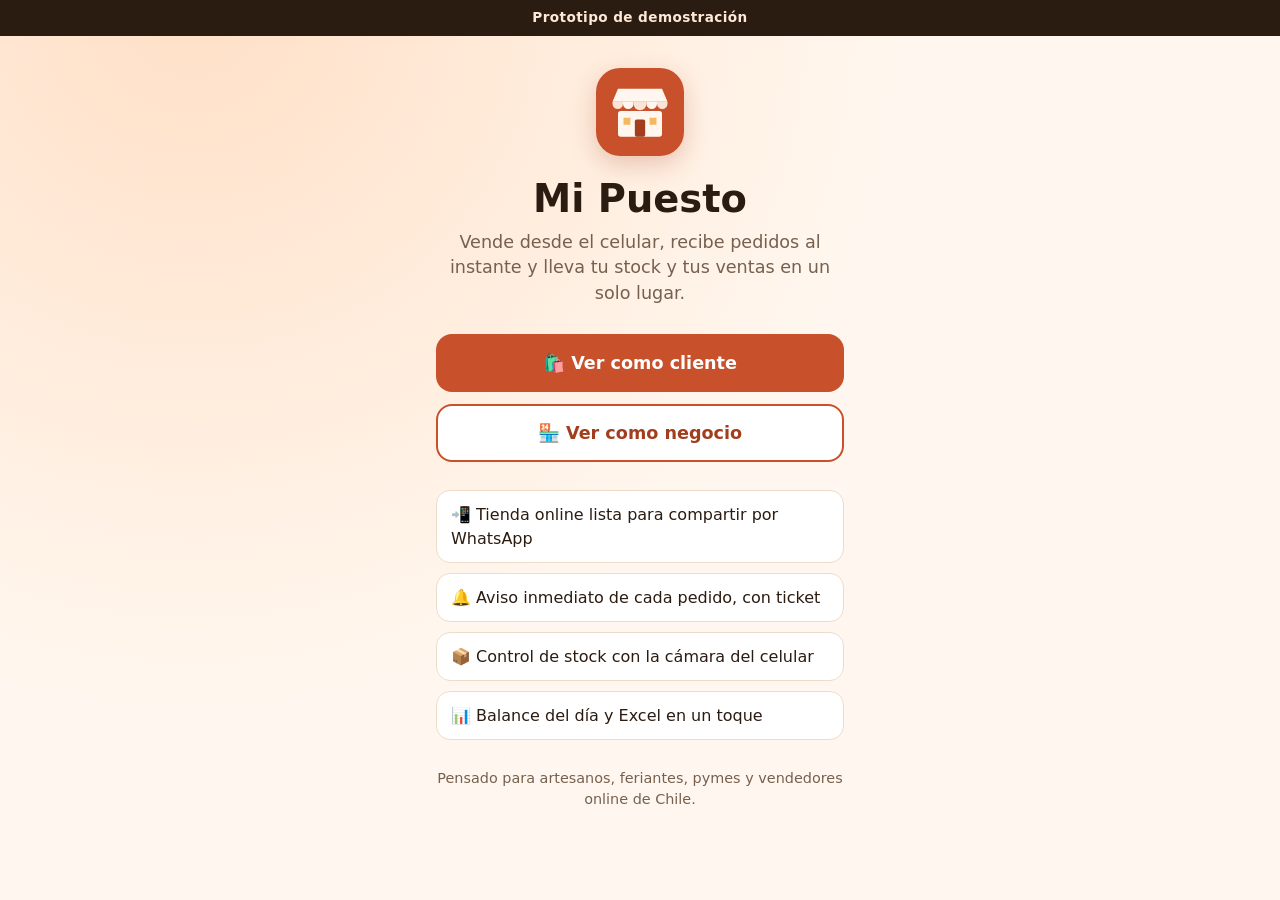
==== index.html @ a602cc3c "Prototipo Mi Puesto: maqueta PWA de ventas para pymes Co-Authored-By: Claude Opus 5.5 <noreply@anthr" ====
<!doctype html>
<html lang="es-CL">
<head>
  <meta charset="utf-8">
  <meta name="viewport" content="width=device-width, initial-scale=1, viewport-fit=cover">
  <title>Mi Puesto · Ventas para pymes</title>
  <meta name="description" content="Prototipo de app de ventas para microempresas chilenas: tienda online, pedidos, stock y balance desde el celular.">
  <meta name="theme-color" content="#C8502A">
  <link rel="manifest" href="manifest.json">
  <link rel="icon" href="icons/icon.svg" type="image/svg+xml">
  <link rel="apple-touch-icon" href="icons/icon.svg">
  <link rel="stylesheet" href="styles.css">
</head>
<body data-page="portada" class="portada">
  <div class="banner-demo">Prototipo de demostración</div>
  <main class="portada-main">
    <div class="logo"><img src="icons/icon.svg" alt="" width="88" height="88"></div>
    <h1>Mi Puesto</h1>
    <p class="lead">Vende desde el celular, recibe pedidos al instante y lleva tu stock y tus ventas en un solo lugar.</p>
    <div class="portada-botones">
      <a class="btn btn-primario btn-grande" href="cliente.html">🛍️ Ver como cliente</a>
      <a class="btn btn-secundario btn-grande" href="negocio.html">🏪 Ver como negocio</a>
    </div>
    <ul class="beneficios">
      <li>📲 Tienda online lista para compartir por WhatsApp</li>
      <li>🔔 Aviso inmediato de cada pedido, con ticket</li>
      <li>📦 Control de stock con la cámara del celular</li>
      <li>📊 Balance del día y Excel en un toque</li>
    </ul>
    <p class="pie">Pensado para artesanos, feriantes, pymes y vendedores online de Chile.</p>
    <button id="btn-instalar" class="btn btn-texto" type="button" hidden>⬇️ Instalar en este celular</button>
  </main>
  <script src="app.js"></script>
</body>
</html>
---- styles.css ----
:root {
  --bg: #FFF7EF;
  --superficie: #FFFFFF;
  --superficie-2: #FBEEE2;
  --texto: #2B1C12;
  --texto-suave: #76604F;
  --borde: #EEDCCB;
  --acento: #C8502A;
  --acento-oscuro: #A23E1E;
  --acento-suave: #FBE3D6;
  --ok: #2E7D4F;
  --ok-suave: #DFF2E6;
  --aviso: #B7791F;
  --aviso-texto: #8A5A0B;
  --aviso-suave: #FDF0D5;
  --error: #B42318;
  --error-suave: #FDE4E1;
  --info: #2F5E9E;
  --info-suave: #E2ECFA;
  --wsp: #1FA855;
  --radio: 16px;
  --sombra: 0 2px 10px rgba(80, 40, 10, .08);
  --nav-alto: 68px;
  color-scheme: light;
  font-family: system-ui, -apple-system, "Segoe UI", Roboto, "Helvetica Neue", Arial, sans-serif;
}

* { box-sizing: border-box; }
html { -webkit-text-size-adjust: 100%; }
body {
  margin: 0;
  background: var(--bg);
  color: var(--texto);
  font-size: 16px;
  line-height: 1.45;
  -webkit-tap-highlight-color: transparent;
}
body.sin-scroll { overflow: hidden; }
h1, h2, h3 { line-height: 1.2; margin: 0 0 .6em; }
h2 { font-size: 1.35rem; }
h3 { font-size: 1.05rem; margin-top: 1.3em; }
a { color: var(--acento-oscuro); }
button, input, select, textarea { font: inherit; color: inherit; }
[hidden] { display: none !important; }
:focus-visible { outline: 3px solid var(--acento); outline-offset: 2px; }

.contenedor { max-width: 960px; margin: 0 auto; padding: 16px 16px 120px; }
.contenedor.con-nav { padding-bottom: calc(var(--nav-alto) + 48px + env(safe-area-inset-bottom)); }
.nota { color: var(--texto-suave); font-size: .88rem; }
.centro { text-align: center; }
.vacio { text-align: center; color: var(--texto-suave); padding: 20px 8px; margin: 0; }
.der { text-align: right; white-space: nowrap; }

.btn {
  display: inline-flex;
  align-items: center;
  justify-content: center;
  gap: .5em;
  min-height: 48px;
  padding: 10px 18px;
  border-radius: 14px;
  border: 2px solid transparent;
  font-weight: 650;
  text-decoration: none;
  text-align: center;
  cursor: pointer;
  transition: transform .08s, background-color .15s;
}
.btn:active { transform: scale(.98); }
.btn:disabled { opacity: .5; cursor: not-allowed; transform: none; }
.btn-primario { background: var(--acento); color: #fff; }
.btn-primario:hover:not(:disabled) { background: var(--acento-oscuro); }
.btn-secundario { background: var(--superficie); color: var(--acento-oscuro); border-color: var(--acento); }
.btn-texto { background: none; color: var(--acento-oscuro); min-height: 44px; width: 100%; }
.btn-grande { width: 100%; min-height: 58px; font-size: 1.1rem; border-radius: 16px; }
.btn-chico { min-height: 40px; padding: 6px 14px; font-size: .95rem; }
.btn-wsp { background: var(--wsp); color: #fff; }
.btn-peligro { color: var(--error); }
.btn-icono {
  width: 44px;
  height: 44px;
  flex: none;
  border-radius: 12px;
  border: 0;
  background: var(--superficie-2);
  font-size: 1.2rem;
  cursor: pointer;
  display: inline-grid;
  place-items: center;
}
.btn-icono.activo { background: var(--ok-suave); box-shadow: inset 0 0 0 2px var(--ok); }

.banner-demo {
  background: var(--texto);
  color: #FFE9D6;
  text-align: center;
  font-size: .85rem;
  font-weight: 650;
  letter-spacing: .03em;
  padding: 8px 16px;
  padding-top: calc(8px + env(safe-area-inset-top));
}
.portada { min-height: 100vh; background: radial-gradient(circle at 15% 0%, #FFE0C7 0, transparent 50%), var(--bg); }
.portada-main { max-width: 440px; margin: 0 auto; padding: 32px 16px 48px; text-align: center; }
.portada h1 { font-size: 2.4rem; margin: 14px 0 8px; }
.logo img { border-radius: 24px; box-shadow: 0 8px 24px rgba(162, 62, 30, .25); }
.lead { font-size: 1.1rem; color: var(--texto-suave); margin: 0 0 28px; }
.portada-botones { display: grid; gap: 12px; }
.beneficios { list-style: none; padding: 0; margin: 28px 0; display: grid; gap: 10px; text-align: left; }
.beneficios li { background: var(--superficie); border: 1px solid var(--borde); border-radius: 14px; padding: 12px 14px; }
.pie { color: var(--texto-suave); font-size: .9rem; }

.topbar {
  position: sticky;
  top: 0;
  z-index: 20;
  display: flex;
  align-items: center;
  gap: 10px;
  padding: 10px 12px;
  padding-top: calc(10px + env(safe-area-inset-top));
  background: rgba(255, 247, 239, .95);
  -webkit-backdrop-filter: blur(8px);
  backdrop-filter: blur(8px);
  border-bottom: 1px solid var(--borde);
}
.topbar-volver {
  width: 44px;
  height: 44px;
  flex: none;
  display: grid;
  place-items: center;
  border-radius: 12px;
  background: var(--superficie-2);
  color: var(--texto);
  text-decoration: none;
  font-size: 1.3rem;
}
.topbar-titulo { flex: 1; min-width: 0; display: flex; flex-direction: column; }
.topbar-titulo strong { white-space: nowrap; overflow: hidden; text-overflow: ellipsis; }
.topbar-titulo small { color: var(--texto-suave); }
.btn-carrito {
  position: relative;
  width: 48px;
  height: 48px;
  flex: none;
  display: grid;
  place-items: center;
  border-radius: 14px;
  background: var(--acento);
  color: #fff;
  text-decoration: none;
  font-size: 1.35rem;
}
.badge {
  position: absolute;
  top: -6px;
  right: -6px;
  min-width: 22px;
  height: 22px;
  padding: 0 6px;
  border-radius: 11px;
  background: var(--texto);
  color: #fff;
  font-size: .75rem;
  font-weight: 700;
  font-style: normal;
  display: grid;
  place-items: center;
}

.hero-tienda {
  background: linear-gradient(135deg, var(--acento), #E07A3F);
  color: #fff;
  border-radius: var(--radio);
  padding: 18px;
  margin-bottom: 14px;
  font-weight: 550;
}
.hero-tienda p { margin: 0; }
.chips { display: flex; gap: 8px; overflow-x: auto; padding: 2px 0 12px; scrollbar-width: none; }
.chips::-webkit-scrollbar { display: none; }
.chip {
  flex: none;
  min-height: 40px;
  padding: 6px 14px;
  border-radius: 999px;
  border: 1.5px solid var(--borde);
  background: var(--superficie);
  font-weight: 600;
  white-space: nowrap;
  cursor: pointer;
}
.chip.activo { background: var(--texto); color: #fff; border-color: var(--texto); }
.chip b { opacity: .7; margin-left: 2px; }

.grid-productos { display: grid; grid-template-columns: repeat(2, minmax(0, 1fr)); gap: 12px; }
@media (min-width: 640px) { .grid-productos { grid-template-columns: repeat(3, minmax(0, 1fr)); } }
@media (min-width: 900px) { .grid-productos { grid-template-columns: repeat(4, minmax(0, 1fr)); } }
.producto { background: var(--superficie); border-radius: var(--radio); overflow: hidden; box-shadow: var(--sombra); display: flex; flex-direction: column; }
.producto-foto {
  position: relative;
  aspect-ratio: 1;
  display: grid;
  place-items: center;
  font-size: 3.4rem;
  background: var(--tono, var(--superficie-2));
}
.producto-foto .etiqueta { position: absolute; left: 8px; top: 8px; }
.producto-info { padding: 10px 12px 12px; display: flex; flex-direction: column; flex: 1; }
.producto-info h3 { font-size: .98rem; margin: 0 0 4px; }
.producto-desc {
  font-size: .82rem;
  color: var(--texto-suave);
  margin: 0 0 8px;
  display: -webkit-box;
  -webkit-line-clamp: 2;
  -webkit-box-orient: vertical;
  overflow: hidden;
}
.precio { font-weight: 800; font-size: 1.15rem; margin: auto 0 10px; }
.btn-agregar { width: 100%; min-height: 46px; background: var(--acento); color: #fff; }
.btn-agregar:disabled { background: var(--borde); color: var(--texto-suave); opacity: 1; }
.stepper {
  display: flex;
  align-items: center;
  justify-content: space-between;
  background: var(--acento-suave);
  border-radius: 14px;
  min-height: 46px;
  padding: 3px;
}
.stepper button {
  width: 42px;
  height: 40px;
  border: 0;
  border-radius: 11px;
  background: var(--superficie);
  color: var(--acento-oscuro);
  font-size: 1.4rem;
  font-weight: 700;
  cursor: pointer;
}
.stepper span { font-weight: 800; min-width: 28px; text-align: center; }
.stepper-chico { min-height: 40px; width: 140px; }
.stepper-chico button { width: 38px; height: 34px; }

.etiqueta { display: inline-block; font-size: .72rem; font-weight: 700; padding: 3px 8px; border-radius: 999px; }
.etiqueta-alerta { background: var(--aviso-suave); color: var(--aviso-texto); }
.etiqueta-error { background: var(--error-suave); color: var(--error); }

.tarjeta { background: var(--superficie); border-radius: var(--radio); padding: 16px; box-shadow: var(--sombra); margin-bottom: 14px; }
.tarjeta > h3:first-child { margin-top: 0; }
.form { display: grid; gap: 14px; }
.form label { display: grid; gap: 6px; font-weight: 600; font-size: .95rem; }
.form input, .form textarea, select, .input-buscar {
  width: 100%;
  min-height: 50px;
  padding: 10px 14px;
  border-radius: 12px;
  border: 1.5px solid var(--borde);
  background: #fff;
  font-size: 1rem;
  font-weight: 400;
}
.form textarea { resize: vertical; min-height: 70px; }
.form input:focus, .form textarea:focus, select:focus, .input-buscar:focus {
  border-color: var(--acento);
  outline: none;
  box-shadow: 0 0 0 3px var(--acento-suave);
}
.form-error { background: var(--error-suave); color: var(--error); padding: 10px 12px; border-radius: 10px; margin: 0; font-weight: 600; }
.dos-col { display: grid; grid-template-columns: 1fr 1fr; gap: 12px; }
.input-buscar { margin: 4px 0 12px; }

.mini-foto {
  width: 48px;
  height: 48px;
  flex: none;
  border-radius: 12px;
  background: var(--tono, var(--superficie-2));
  display: grid;
  place-items: center;
  font-size: 1.6rem;
}
.linea-carrito {
  display: grid;
  grid-template-columns: 48px 1fr auto;
  align-items: center;
  gap: 8px 12px;
  background: var(--superficie);
  border-radius: 14px;
  padding: 10px;
  margin-bottom: 10px;
  box-shadow: var(--sombra);
}
.linea-carrito .mini-foto { grid-row: span 2; }
.linea-info { display: flex; flex-direction: column; min-width: 0; }
.linea-info span { color: var(--texto-suave); font-size: .85rem; }
.linea-sub { text-align: right; }
.linea-carrito .stepper { grid-column: 2 / 4; justify-self: start; }
.total-linea { display: flex; justify-content: space-between; align-items: center; font-size: 1.15rem; padding: 8px 4px 16px; }
.total-linea strong { font-size: 1.5rem; }

.barra-carrito {
  position: fixed;
  left: 0;
  right: 0;
  bottom: 0;
  z-index: 15;
  padding: 18px 16px calc(12px + env(safe-area-inset-bottom));
  background: linear-gradient(rgba(255, 247, 239, 0), var(--bg) 35%);
}
.barra-carrito .btn { max-width: 560px; margin: 0 auto; display: flex; justify-content: space-between; box-shadow: 0 6px 20px rgba(162, 62, 30, .35); }

.metodos { display: grid; gap: 10px; margin-bottom: 14px; }
.metodo {
  display: flex;
  align-items: center;
  gap: 12px;
  min-height: 64px;
  padding: 12px 16px;
  border-radius: 14px;
  border: 2px solid var(--borde);
  background: var(--superficie);
  font-size: 1.05rem;
  font-weight: 650;
  text-align: left;
  cursor: pointer;
}
.metodo small { display: block; font-weight: 500; font-size: .82rem; color: var(--texto-suave); }
.metodo-icono { font-size: 1.6rem; }
.metodo[aria-pressed="true"] { border-color: var(--acento); background: var(--acento-suave); }
.metodo[aria-pressed="true"]::after { content: "✓"; margin-left: auto; color: var(--acento-oscuro); font-weight: 800; font-size: 1.3rem; }
.resumen-linea { display: flex; justify-content: space-between; gap: 12px; padding: 4px 0; }
.resumen-total { border-top: 1px dashed var(--borde); margin-top: 8px; padding-top: 10px; font-weight: 800; font-size: 1.1rem; }
.datos-banco { font-family: ui-monospace, Menlo, Consolas, monospace; background: var(--superficie-2); padding: 10px 12px; border-radius: 10px; }

.overlay {
  position: fixed;
  inset: 0;
  z-index: 60;
  display: grid;
  place-content: center;
  justify-items: center;
  gap: 14px;
  background: rgba(255, 247, 239, .94);
  font-weight: 650;
  font-size: 1.1rem;
}
.spinner {
  width: 54px;
  height: 54px;
  border-radius: 50%;
  border: 5px solid var(--acento-suave);
  border-top-color: var(--acento);
  animation: girar .8s linear infinite;
}
@keyframes girar { to { transform: rotate(360deg); } }

.confirmacion { max-width: 480px; margin: 0 auto; text-align: center; padding-top: 12px; }
.confirmacion .tarjeta { text-align: left; }
.check {
  width: 84px;
  height: 84px;
  margin: 8px auto 16px;
  border-radius: 50%;
  background: var(--ok);
  color: #fff;
  font-size: 2.6rem;
  display: grid;
  place-items: center;
  animation: pop .4s ease-out;
}
.num-pedido { font-size: 2.4rem; font-weight: 800; color: var(--acento-oscuro); margin: 0 0 16px; }
@keyframes pop { from { transform: scale(.4); opacity: 0; } to { transform: scale(1); opacity: 1; } }

.toast {
  position: fixed;
  left: 50%;
  bottom: calc(var(--nav-alto) + 24px + env(safe-area-inset-bottom));
  z-index: 90;
  width: max-content;
  max-width: calc(100% - 32px);
  padding: 12px 18px;
  border-radius: 12px;
  background: var(--texto);
  color: #fff;
  font-weight: 600;
  text-align: center;
  opacity: 0;
  pointer-events: none;
  transform: translate(-50%, 20px);
  transition: opacity .25s, transform .25s;
}
.toast.visible { opacity: 1; transform: translate(-50%, 0); }

.saludo { font-size: 1.3rem; font-weight: 750; margin: 4px 0 14px; }
.aviso { border: 2px dashed var(--acento); }
.aviso p { margin-top: 0; }
.kpis { display: grid; grid-template-columns: 1fr 1fr; gap: 10px; margin-bottom: 14px; }
@media (min-width: 760px) { .kpis { grid-template-columns: repeat(4, 1fr); } }
.kpi { background: var(--superficie); border-radius: var(--radio); padding: 14px; box-shadow: var(--sombra); }
.kpi span { display: block; color: var(--texto-suave); font-size: .85rem; font-weight: 600; }
.kpi strong { display: block; font-size: 1.5rem; font-weight: 800; margin-top: 4px; word-break: break-word; }
.kpi.destacado { background: var(--acento); color: #fff; }
.kpi.destacado span { color: #FFE3D3; }
.kpi.alerta strong { color: var(--aviso); }
.acciones-2 { display: grid; grid-template-columns: 1fr 1fr; gap: 10px; margin: 12px 0; }
.acciones-col { display: grid; gap: 10px; }

.lista { display: grid; gap: 10px; }
.pedido {
  display: block;
  width: 100%;
  text-align: left;
  background: var(--superficie);
  border: 0;
  border-left: 5px solid var(--borde);
  border-radius: 14px;
  padding: 12px 14px;
  box-shadow: var(--sombra);
  cursor: pointer;
}
.pedido.borde-nuevo { border-left-color: var(--acento); }
.pedido.borde-preparando { border-left-color: var(--aviso); }
.pedido.borde-despachado { border-left-color: var(--info); }
.pedido.borde-entregado { border-left-color: var(--ok); }
.pedido-top { display: flex; justify-content: space-between; align-items: center; margin-bottom: 4px; }
.pedido-cliente { display: block; font-weight: 700; }
.pedido-items { display: block; color: var(--texto-suave); font-size: .9rem; white-space: nowrap; overflow: hidden; text-overflow: ellipsis; }
.pedido-pie { display: flex; justify-content: space-between; gap: 8px; margin-top: 8px; font-size: .9rem; }
.estado { font-size: .78rem; font-weight: 750; padding: 4px 10px; border-radius: 999px; white-space: nowrap; }
.estado-nuevo { background: var(--acento-suave); color: var(--acento-oscuro); }
.estado-preparando { background: var(--aviso-suave); color: var(--aviso-texto); }
.estado-despachado { background: var(--info-suave); color: var(--info); }
.estado-entregado { background: var(--ok-suave); color: var(--ok); }

.fila, .fila-producto {
  display: flex;
  align-items: center;
  gap: 12px;
  background: var(--superficie);
  border-radius: 14px;
  padding: 10px 12px;
  box-shadow: var(--sombra);
}
.fila-info { flex: 1; min-width: 0; display: flex; flex-direction: column; gap: 2px; }
.fila-info strong { overflow: hidden; text-overflow: ellipsis; white-space: nowrap; }
.fila-info > span { color: var(--texto-suave); font-size: .85rem; }
.fila-info .etiqueta { align-self: flex-start; }
.stock-control { display: flex; align-items: center; background: var(--superficie-2); border-radius: 12px; padding: 3px; flex: none; }
.stock-control button {
  width: 38px;
  height: 38px;
  border: 0;
  border-radius: 10px;
  background: var(--superficie);
  color: var(--acento-oscuro);
  font-size: 1.3rem;
  font-weight: 700;
  cursor: pointer;
}
.stock-num { min-width: 34px; text-align: center; font-weight: 800; }
@media (max-width: 380px) { .fila-producto .mini-foto { display: none; } }

.nav-inferior {
  position: fixed;
  left: 0;
  right: 0;
  bottom: 0;
  z-index: 30;
  display: grid;
  grid-template-columns: repeat(4, 1fr);
  background: var(--superficie);
  border-top: 1px solid var(--borde);
  padding-bottom: env(safe-area-inset-bottom);
  box-shadow: 0 -4px 16px rgba(80, 40, 10, .06);
}
.nav-inferior a {
  position: relative;
  display: flex;
  flex-direction: column;
  align-items: center;
  justify-content: center;
  gap: 2px;
  min-height: var(--nav-alto);
  color: var(--texto-suave);
  text-decoration: none;
  font-size: .78rem;
  font-weight: 650;
}
.nav-inferior a span { font-size: 1.45rem; line-height: 1; filter: grayscale(1); opacity: .7; }
.nav-inferior a.activo { color: var(--acento-oscuro); }
.nav-inferior a.activo span { filter: none; opacity: 1; }
.nav-inferior a.activo::before {
  content: "";
  position: absolute;
  top: 0;
  left: 30%;
  right: 30%;
  height: 3px;
  border-radius: 0 0 3px 3px;
  background: var(--acento);
}
.nav-inferior .badge { top: 6px; right: calc(50% - 28px); background: var(--acento); }
@media (min-width: 760px) {
  .nav-inferior { max-width: 560px; margin: 0 auto; bottom: 16px; border: 1px solid var(--borde); border-radius: 20px; padding-bottom: 0; }
  .nav-inferior a.activo::before { border-radius: 0 0 3px 3px; }
}

.modal { position: fixed; inset: 0; z-index: 50; display: flex; align-items: flex-end; justify-content: center; }
.modal-fondo { position: absolute; inset: 0; background: rgba(43, 28, 18, .5); }
.modal-caja {
  position: relative;
  width: 100%;
  max-width: 560px;
  max-height: 92vh;
  max-height: 92dvh;
  overflow-y: auto;
  overscroll-behavior: contain;
  background: var(--bg);
  border-radius: 22px 22px 0 0;
  padding: 22px 16px calc(22px + env(safe-area-inset-bottom));
  animation: subir .22s ease-out;
}
.modal-caja h2 { padding-right: 48px; }
.modal-cerrar {
  position: absolute;
  top: 10px;
  right: 10px;
  width: 44px;
  height: 44px;
  border: 0;
  border-radius: 12px;
  background: var(--superficie-2);
  font-size: 1.6rem;
  line-height: 1;
  cursor: pointer;
}
@media (min-width: 760px) { .modal { align-items: center; } .modal-caja { border-radius: 22px; } }
@keyframes subir { from { transform: translateY(40px); opacity: 0; } to { transform: none; opacity: 1; } }

.segmentado { display: grid; grid-template-columns: repeat(4, 1fr); gap: 5px; background: var(--superficie-2); padding: 5px; border-radius: 14px; margin-bottom: 14px; }
.segmentado button {
  min-height: 48px;
  padding: 4px;
  border: 0;
  border-radius: 10px;
  background: transparent;
  color: var(--texto-suave);
  font-weight: 700;
  font-size: .8rem;
  cursor: pointer;
}
.segmentado button.activo { box-shadow: var(--sombra); }
.tabla-items { width: 100%; border-collapse: collapse; }
.tabla-items td { padding: 7px 4px; border-bottom: 1px solid var(--borde); vertical-align: top; }
.tabla-items tfoot td { font-weight: 800; font-size: 1.1rem; border: 0; padding-top: 10px; }
.datos-cliente p { display: flex; justify-content: space-between; gap: 12px; margin: 0; padding: 8px 0; border-bottom: 1px solid var(--borde); }
.datos-cliente p:last-child { border-bottom: 0; }
.datos-cliente span { color: var(--texto-suave); flex: none; }
.datos-cliente strong, .datos-cliente a { text-align: right; }

.alertas {
  position: fixed;
  top: calc(8px + env(safe-area-inset-top));
  left: 8px;
  right: 8px;
  z-index: 70;
  display: grid;
  gap: 8px;
  max-width: 760px;
  margin: 0 auto;
  pointer-events: none;
}
.alerta {
  pointer-events: auto;
  background: var(--superficie);
  border: 2px solid var(--acento);
  border-radius: 18px;
  padding: 12px;
  box-shadow: 0 12px 36px rgba(43, 28, 18, .28);
  animation: bajar .3s ease-out;
  max-height: 70vh;
  overflow-y: auto;
}
.alerta-cab { display: flex; justify-content: space-between; align-items: center; font-weight: 800; color: var(--acento-oscuro); margin-bottom: 8px; font-size: 1.05rem; }
.alerta-x { width: 40px; height: 40px; border: 0; border-radius: 10px; background: var(--superficie-2); font-size: 1.4rem; cursor: pointer; }
.alerta-acciones { display: flex; gap: 8px; margin-top: 10px; }
.alerta-acciones .btn { flex: 1; }
@keyframes bajar { from { transform: translateY(-30px); opacity: 0; } to { transform: none; opacity: 1; } }
.tabla-ticket { width: 100%; border-collapse: collapse; font-size: .9rem; }
.tabla-ticket th {
  text-align: left;
  background: var(--acento-suave);
  color: var(--acento-oscuro);
  padding: 6px 8px;
  font-size: .75rem;
  text-transform: uppercase;
  letter-spacing: .03em;
}
.tabla-ticket td { padding: 8px; border-bottom: 1px solid var(--borde); vertical-align: top; }
@media (max-width: 640px) {
  .tabla-ticket thead { display: none; }
  .tabla-ticket tr, .tabla-ticket td { display: block; }
  .tabla-ticket td { display: flex; justify-content: space-between; gap: 12px; padding: 5px 2px; text-align: right; }
  .tabla-ticket td::before { content: attr(data-label); flex: none; text-align: left; font-weight: 700; color: var(--texto-suave); }
}

.visor {
  position: relative;
  width: 100%;
  aspect-ratio: 3 / 4;
  max-height: 55vh;
  background: #1D140E;
  border-radius: 18px;
  overflow: hidden;
  margin-bottom: 10px;
}
.visor video { width: 100%; height: 100%; object-fit: cover; display: block; }
.visor-marco {
  position: absolute;
  inset: 30% 12%;
  border: 3px solid rgba(255, 255, 255, .9);
  border-radius: 14px;
  box-shadow: 0 0 0 999px rgba(0, 0, 0, .35);
}
.visor-linea {
  position: absolute;
  left: 6%;
  right: 6%;
  top: 50%;
  height: 2px;
  background: #FF5A36;
  box-shadow: 0 0 10px #FF5A36;
  animation: escanear 1.6s ease-in-out infinite alternate;
}
@keyframes escanear { from { top: 8%; } to { top: 92%; } }
.codigo-leido {
  font-family: ui-monospace, Menlo, Consolas, monospace;
  font-size: 1.2rem;
  letter-spacing: .1em;
  background: var(--superficie-2);
  padding: 8px 12px;
  border-radius: 10px;
  text-align: center;
}

.grafico svg { display: block; width: 100%; height: auto; }
.barra { fill: #EBB79B; }
.barra-hoy { fill: var(--acento); }
.g-valor { font-size: 11px; font-weight: 700; fill: var(--texto); text-anchor: middle; }
.g-dia { font-size: 12px; fill: var(--texto-suave); text-anchor: middle; }
.g-eje { stroke: var(--borde); stroke-width: 1.5; }
.top-item { display: grid; grid-template-columns: 32px 1fr auto; gap: 4px 10px; align-items: center; padding: 8px 0; }
.top-item small { color: var(--texto-suave); }
.top-barra { grid-column: 2 / 4; height: 8px; background: var(--superficie-2); border-radius: 4px; overflow: hidden; }
.top-barra i { display: block; height: 100%; background: var(--acento); border-radius: 4px; }

.ticket-vista { background: #EDE3DA; padding: 16px 8px; border-radius: 14px; margin-bottom: 14px; }
.ticket {
  width: 80mm;
  max-width: 100%;
  margin: 0 auto;
  padding: 14px 12px;
  background: #fff;
  color: #000;
  font-family: ui-monospace, "Courier New", Consolas, monospace;
  font-size: 13px;
  line-height: 1.4;
  border-radius: 4px;
  box-shadow: var(--sombra);
  word-break: break-word;
}
.t-centro { text-align: center; }
.t-grande { font-size: 15px; }
.t-sep { border-top: 1px dashed #000; margin: 8px 0; }
.t-fila { display: flex; justify-content: space-between; gap: 8px; }
.t-fila span:last-child { text-align: right; }
.t-total { font-weight: 800; font-size: 15px; }
.ticket-print { display: none; }

@media print {
  @page { size: 80mm auto; margin: 0; }
  html, body { background: #fff !important; }
  body > *:not(#ticket-print) { display: none !important; }
  #ticket-print { display: block !important; }
  .ticket { width: 72mm; margin: 0 auto; padding: 4mm 0; box-shadow: none; border-radius: 0; font-size: 11pt; }
}
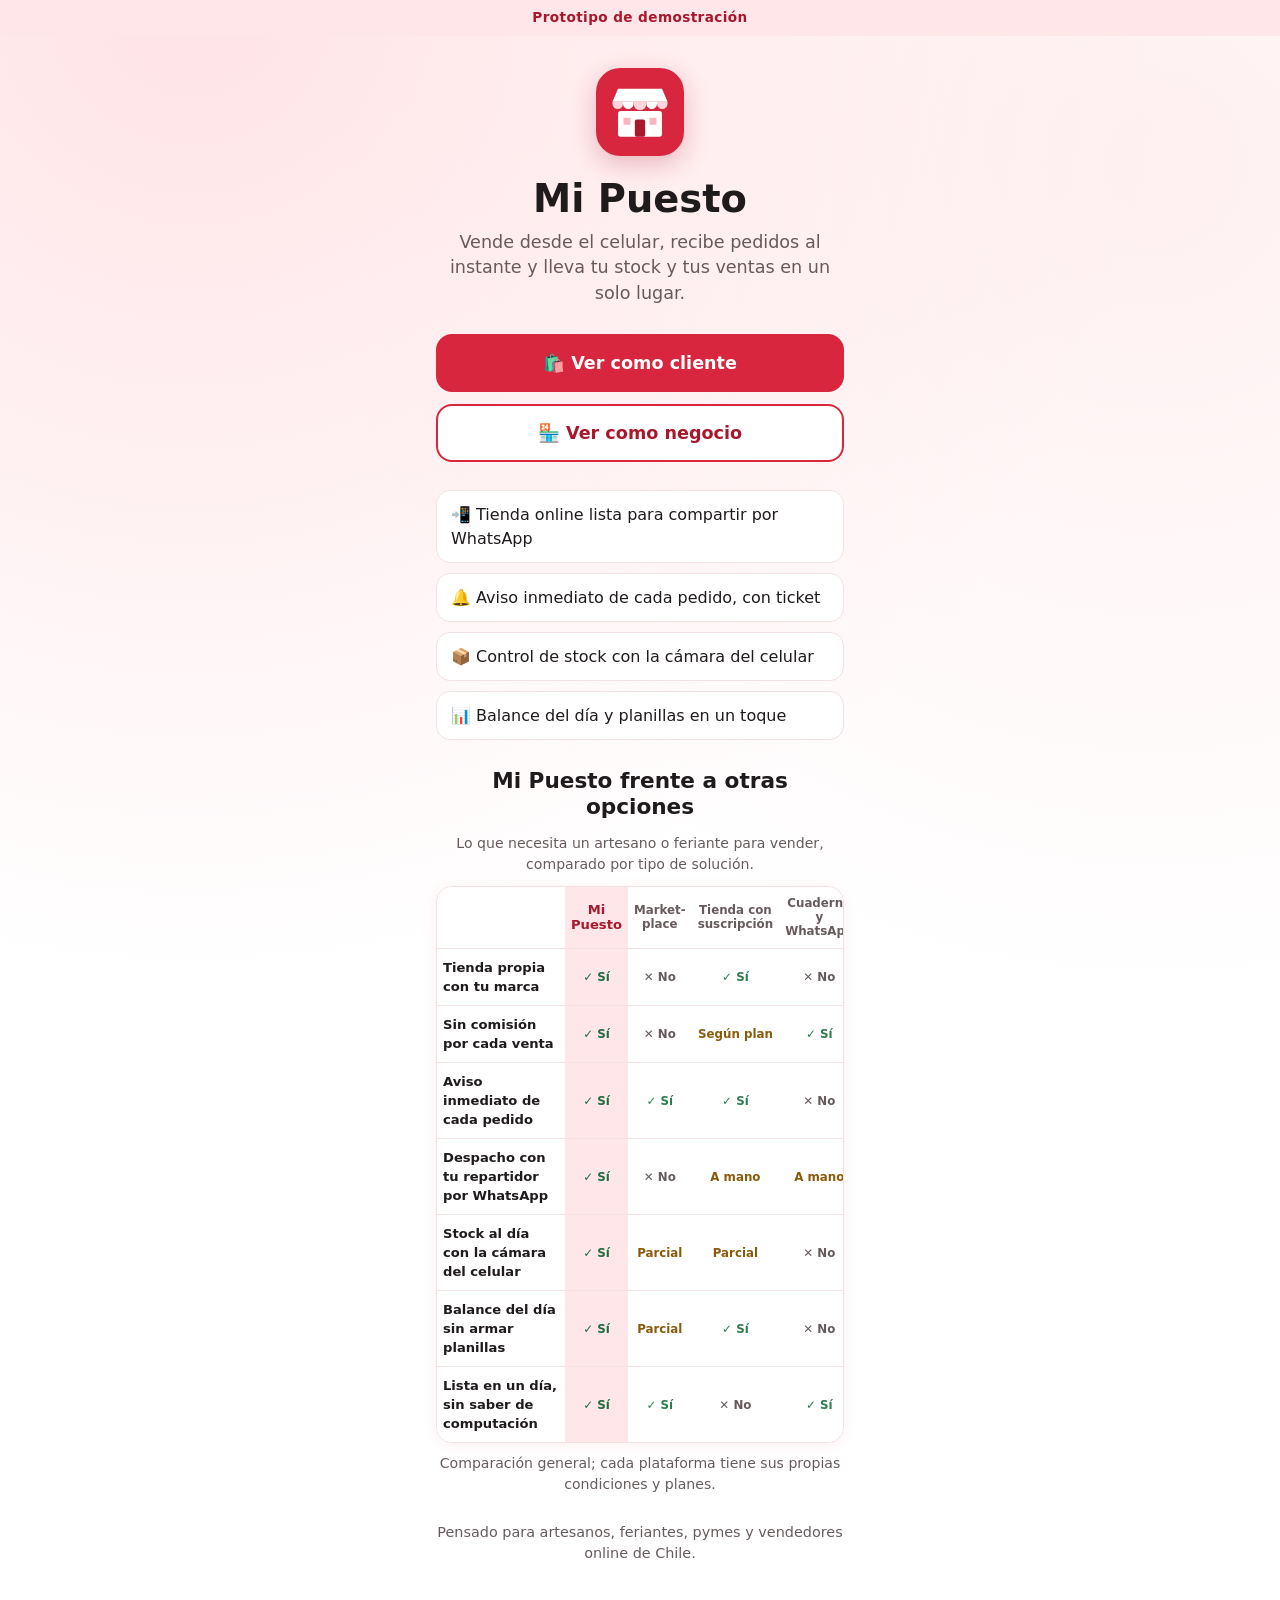
==== commit 091f22a8: "Paleta rojo y blanco, ingreso con redes y comparativa - Colores rojo y blanco (sin naranjo) en págin" ====
--- a/index.html
+++ b/index.html
@@ -5,7 +5,7 @@
   <meta name="viewport" content="width=device-width, initial-scale=1, viewport-fit=cover">
   <title>Mi Puesto · Ventas para pymes</title>
   <meta name="description" content="Prototipo de app de ventas para microempresas chilenas: tienda online, pedidos, stock y balance desde el celular.">
-  <meta name="theme-color" content="#C8502A">
+  <meta name="theme-color" content="#D7263D">
   <link rel="manifest" href="manifest.json">
   <link rel="icon" href="icons/icon.svg" type="image/svg+xml">
   <link rel="apple-touch-icon" href="icons/icon.svg">
@@ -25,8 +25,35 @@
       <li>📲 Tienda online lista para compartir por WhatsApp</li>
       <li>🔔 Aviso inmediato de cada pedido, con ticket</li>
       <li>📦 Control de stock con la cámara del celular</li>
-      <li>📊 Balance del día y Excel en un toque</li>
+      <li>📊 Balance del día y planillas en un toque</li>
     </ul>
+    <section class="comparativa" aria-labelledby="t-comparativa">
+      <h2 id="t-comparativa">Mi Puesto frente a otras opciones</h2>
+      <p class="nota">Lo que necesita un artesano o feriante para vender, comparado por tipo de solución.</p>
+      <div class="tabla-scroll" tabindex="0" role="region" aria-labelledby="t-comparativa">
+        <table class="tabla-comp">
+          <thead>
+            <tr>
+              <th scope="col"><span class="sr">Característica</span></th>
+              <th scope="col" class="col-mia">Mi Puesto</th>
+              <th scope="col">Market&shy;place</th>
+              <th scope="col">Tienda con suscripción</th>
+              <th scope="col">Cuaderno y WhatsApp</th>
+            </tr>
+          </thead>
+          <tbody>
+            <tr><th scope="row">Tienda propia con tu marca</th><td class="col-mia"><i class="si">Sí</i></td><td><i class="no">No</i></td><td><i class="si">Sí</i></td><td><i class="no">No</i></td></tr>
+            <tr><th scope="row">Sin comisión por cada venta</th><td class="col-mia"><i class="si">Sí</i></td><td><i class="no">No</i></td><td><i class="medio">Según plan</i></td><td><i class="si">Sí</i></td></tr>
+            <tr><th scope="row">Aviso inmediato de cada pedido</th><td class="col-mia"><i class="si">Sí</i></td><td><i class="si">Sí</i></td><td><i class="si">Sí</i></td><td><i class="no">No</i></td></tr>
+            <tr><th scope="row">Despacho con tu repartidor por WhatsApp</th><td class="col-mia"><i class="si">Sí</i></td><td><i class="no">No</i></td><td><i class="medio">A mano</i></td><td><i class="medio">A mano</i></td></tr>
+            <tr><th scope="row">Stock al día con la cámara del celular</th><td class="col-mia"><i class="si">Sí</i></td><td><i class="medio">Parcial</i></td><td><i class="medio">Parcial</i></td><td><i class="no">No</i></td></tr>
+            <tr><th scope="row">Balance del día sin armar planillas</th><td class="col-mia"><i class="si">Sí</i></td><td><i class="medio">Parcial</i></td><td><i class="si">Sí</i></td><td><i class="no">No</i></td></tr>
+            <tr><th scope="row">Lista en un día, sin saber de computación</th><td class="col-mia"><i class="si">Sí</i></td><td><i class="si">Sí</i></td><td><i class="no">No</i></td><td><i class="si">Sí</i></td></tr>
+          </tbody>
+        </table>
+      </div>
+      <p class="nota">Comparación general; cada plataforma tiene sus propias condiciones y planes.</p>
+    </section>
     <p class="pie">Pensado para artesanos, feriantes, pymes y vendedores online de Chile.</p>
     <button id="btn-instalar" class="btn btn-texto" type="button" hidden>⬇️ Instalar en este celular</button>
   </main>
--- a/styles.css
+++ b/styles.css
@@ -1,13 +1,13 @@
 :root {
-  --bg: #FFF7EF;
+  --bg: #FFFFFF;
   --superficie: #FFFFFF;
-  --superficie-2: #FBEEE2;
-  --texto: #2B1C12;
-  --texto-suave: #76604F;
-  --borde: #EEDCCB;
-  --acento: #C8502A;
-  --acento-oscuro: #A23E1E;
-  --acento-suave: #FBE3D6;
+  --superficie-2: #FFF1F2;
+  --texto: #1F1A1B;
+  --texto-suave: #675A5C;
+  --borde: #F3E0E2;
+  --acento: #D7263D;
+  --acento-oscuro: #A8172B;
+  --acento-suave: #FFE6E9;
   --ok: #2E7D4F;
   --ok-suave: #DFF2E6;
   --aviso: #B7791F;
@@ -19,7 +19,7 @@
   --info-suave: #E2ECFA;
   --wsp: #1FA855;
   --radio: 16px;
-  --sombra: 0 2px 10px rgba(80, 40, 10, .08);
+  --sombra: 0 2px 14px rgba(215, 38, 61, .07);
   --nav-alto: 68px;
   color-scheme: light;
   font-family: system-ui, -apple-system, "Segoe UI", Roboto, "Helvetica Neue", Arial, sans-serif;
@@ -91,8 +91,8 @@
 .btn-icono.activo { background: var(--ok-suave); box-shadow: inset 0 0 0 2px var(--ok); }
 
 .banner-demo {
-  background: var(--texto);
-  color: #FFE9D6;
+  background: var(--acento-suave);
+  color: var(--acento-oscuro);
   text-align: center;
   font-size: .85rem;
   font-weight: 650;
@@ -100,10 +100,10 @@
   padding: 8px 16px;
   padding-top: calc(8px + env(safe-area-inset-top));
 }
-.portada { min-height: 100vh; background: radial-gradient(circle at 15% 0%, #FFE0C7 0, transparent 50%), var(--bg); }
+.portada { min-height: 100vh; background: radial-gradient(circle at 15% 0%, #FFE3E6 0, transparent 50%), radial-gradient(circle at 90% 10%, #FFF0F1 0, transparent 45%), var(--bg); }
 .portada-main { max-width: 440px; margin: 0 auto; padding: 32px 16px 48px; text-align: center; }
 .portada h1 { font-size: 2.4rem; margin: 14px 0 8px; }
-.logo img { border-radius: 24px; box-shadow: 0 8px 24px rgba(162, 62, 30, .25); }
+.logo img { border-radius: 24px; box-shadow: 0 8px 24px rgba(168, 23, 43, .25); }
 .lead { font-size: 1.1rem; color: var(--texto-suave); margin: 0 0 28px; }
 .portada-botones { display: grid; gap: 12px; }
 .beneficios { list-style: none; padding: 0; margin: 28px 0; display: grid; gap: 10px; text-align: left; }
@@ -119,7 +119,7 @@
   gap: 10px;
   padding: 10px 12px;
   padding-top: calc(10px + env(safe-area-inset-top));
-  background: rgba(255, 247, 239, .95);
+  background: rgba(255, 253, 251, .95);
   -webkit-backdrop-filter: blur(8px);
   backdrop-filter: blur(8px);
   border-bottom: 1px solid var(--borde);
@@ -170,7 +170,7 @@
 }
 
 .hero-tienda {
-  background: linear-gradient(135deg, var(--acento), #E07A3F);
+  background: linear-gradient(135deg, var(--acento), var(--acento-oscuro));
   color: #fff;
   border-radius: var(--radio);
   padding: 18px;
@@ -309,9 +309,9 @@
   bottom: 0;
   z-index: 15;
   padding: 18px 16px calc(12px + env(safe-area-inset-bottom));
-  background: linear-gradient(rgba(255, 247, 239, 0), var(--bg) 35%);
-}
-.barra-carrito .btn { max-width: 560px; margin: 0 auto; display: flex; justify-content: space-between; box-shadow: 0 6px 20px rgba(162, 62, 30, .35); }
+  background: linear-gradient(rgba(255, 253, 251, 0), var(--bg) 35%);
+}
+.barra-carrito .btn { max-width: 560px; margin: 0 auto; display: flex; justify-content: space-between; box-shadow: 0 6px 20px rgba(168, 23, 43, .35); }
 
 .metodos { display: grid; gap: 10px; margin-bottom: 14px; }
 .metodo {
@@ -344,7 +344,7 @@
   place-content: center;
   justify-items: center;
   gap: 14px;
-  background: rgba(255, 247, 239, .94);
+  background: rgba(255, 253, 251, .94);
   font-weight: 650;
   font-size: 1.1rem;
 }
@@ -404,7 +404,7 @@
 .kpi span { display: block; color: var(--texto-suave); font-size: .85rem; font-weight: 600; }
 .kpi strong { display: block; font-size: 1.5rem; font-weight: 800; margin-top: 4px; word-break: break-word; }
 .kpi.destacado { background: var(--acento); color: #fff; }
-.kpi.destacado span { color: #FFE3D3; }
+.kpi.destacado span { color: #FFF5F6; }
 .kpi.alerta strong { color: var(--aviso); }
 .acciones-2 { display: grid; grid-template-columns: 1fr 1fr; gap: 10px; margin: 12px 0; }
 .acciones-col { display: grid; gap: 10px; }
@@ -475,7 +475,7 @@
   background: var(--superficie);
   border-top: 1px solid var(--borde);
   padding-bottom: env(safe-area-inset-bottom);
-  box-shadow: 0 -4px 16px rgba(80, 40, 10, .06);
+  box-shadow: 0 -4px 16px rgba(215, 38, 61, .06);
 }
 .nav-inferior a {
   position: relative;
@@ -632,8 +632,8 @@
   right: 6%;
   top: 50%;
   height: 2px;
-  background: #FF5A36;
-  box-shadow: 0 0 10px #FF5A36;
+  background: #FF2E4C;
+  box-shadow: 0 0 10px #FF2E4C;
   animation: escanear 1.6s ease-in-out infinite alternate;
 }
 @keyframes escanear { from { top: 8%; } to { top: 92%; } }
@@ -648,7 +648,7 @@
 }
 
 .grafico svg { display: block; width: 100%; height: auto; }
-.barra { fill: #EBB79B; }
+.barra { fill: #F7B4BD; }
 .barra-hoy { fill: var(--acento); }
 .g-valor { font-size: 11px; font-weight: 700; fill: var(--texto); text-anchor: middle; }
 .g-dia { font-size: 12px; fill: var(--texto-suave); text-anchor: middle; }
@@ -658,7 +658,7 @@
 .top-barra { grid-column: 2 / 4; height: 8px; background: var(--superficie-2); border-radius: 4px; overflow: hidden; }
 .top-barra i { display: block; height: 100%; background: var(--acento); border-radius: 4px; }
 
-.ticket-vista { background: #EDE3DA; padding: 16px 8px; border-radius: 14px; margin-bottom: 14px; }
+.ticket-vista { background: #F5F0F1; padding: 16px 8px; border-radius: 14px; margin-bottom: 14px; }
 .ticket {
   width: 80mm;
   max-width: 100%;
@@ -688,3 +688,43 @@
   #ticket-print { display: block !important; }
   .ticket { width: 72mm; margin: 0 auto; padding: 4mm 0; box-shadow: none; border-radius: 0; font-size: 11pt; }
 }
+
+body.sin-sesion > :not(#pantalla-login):not(#modal):not(#toast):not(script) { display: none !important; }
+body:not(.sin-sesion) #pantalla-login { display: none; }
+.login { min-height: 100vh; background: radial-gradient(circle at 15% 0%, #FFE3E6 0, transparent 50%), radial-gradient(circle at 90% 10%, #FFF0F1 0, transparent 45%), var(--bg); }
+.login-main { max-width: 420px; margin: 0 auto; padding: 28px 16px 48px; text-align: center; }
+.login-main h1 { font-size: 1.7rem; margin: 14px 0 4px; }
+.login-main .form { text-align: left; margin-top: 18px; }
+.login-demo { text-align: left; }
+.login-demo p { margin: 0 0 8px; }
+.login-demo code { background: var(--bg); border: 1px solid var(--borde); border-radius: 6px; padding: 1px 6px; font-size: .95em; }
+.btn-salir { width: 100%; margin-top: 6px; }
+
+.login-social { display: grid; gap: 10px; margin-top: 18px; }
+.btn-google { display: flex; justify-content: center; min-height: 44px; }
+.btn-google .btn-social { width: 100%; }
+.btn-social { width: 100%; background: var(--superficie); color: var(--texto); border-color: var(--borde); border-radius: 999px; box-shadow: var(--sombra); }
+.btn-social:hover { border-color: var(--acento); }
+.login-social .nota { margin: 0; }
+.separador { display: flex; align-items: center; gap: 10px; color: var(--texto-suave); font-size: .88rem; margin-top: 4px; }
+.separador::before, .separador::after { content: ""; flex: 1; height: 1px; background: var(--borde); }
+
+.comparativa { text-align: left; margin: 8px 0 28px; }
+.comparativa h2 { text-align: center; }
+.comparativa > .nota { text-align: center; margin: 0 0 12px; }
+.tabla-scroll { overflow-x: auto; border-radius: var(--radio); box-shadow: var(--sombra); border: 1px solid var(--borde); background: var(--superficie); margin-bottom: 10px; }
+.tabla-comp { width: 100%; min-width: 400px; border-collapse: collapse; font-size: .82rem; }
+.tabla-comp th, .tabla-comp td { padding: 9px 6px; border-bottom: 1px solid var(--borde); text-align: center; vertical-align: middle; }
+.tabla-comp tbody tr:last-child > * { border-bottom: 0; }
+.tabla-comp thead th { font-size: .74rem; color: var(--texto-suave); font-weight: 700; line-height: 1.2; }
+.tabla-comp tbody th { text-align: left; font-weight: 600; position: sticky; left: 0; background: var(--superficie); min-width: 128px; }
+.tabla-comp .col-mia { background: var(--acento-suave); }
+.tabla-comp thead .col-mia { color: var(--acento-oscuro); font-size: .82rem; }
+.tabla-comp i { font-style: normal; font-weight: 700; display: inline-block; font-size: .74rem; }
+.tabla-comp i.si { color: var(--ok); }
+.tabla-comp i.no { color: var(--texto-suave); font-weight: 600; }
+.tabla-comp i.medio { color: var(--aviso-texto); }
+.tabla-comp i.si::before { content: "✓ "; }
+.tabla-comp i.no::before { content: "✕ "; }
+.sr { position: absolute; width: 1px; height: 1px; overflow: hidden; clip: rect(0 0 0 0); white-space: nowrap; }
+.tabla-comp .col-mia i.si { color: #1F6B3F; }
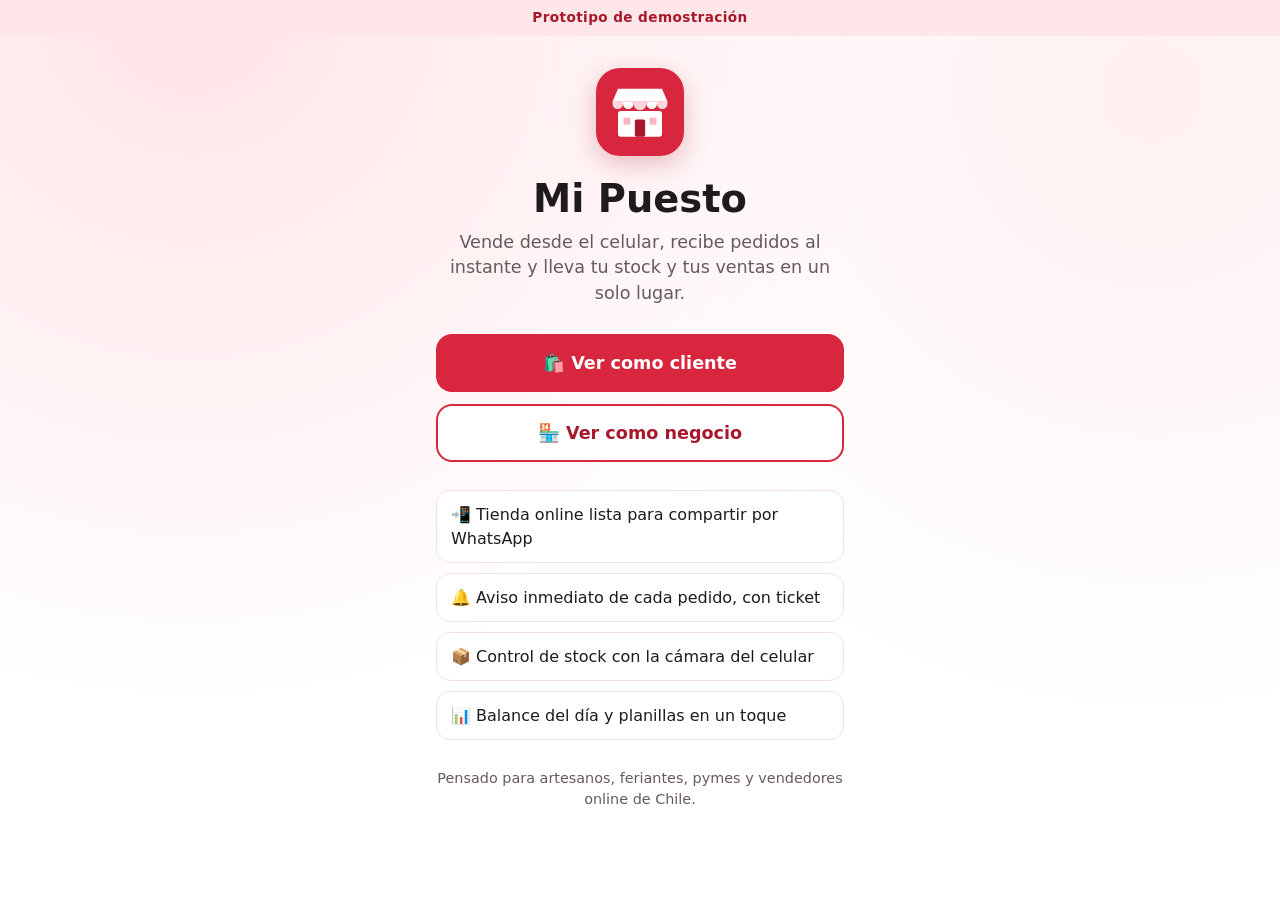
==== commit edc81833: "Quitar comparativa de la portada La comparativa la preparan los dueños del proyecto por su cuenta. C" ====
--- a/index.html
+++ b/index.html
@@ -27,33 +27,6 @@
       <li>📦 Control de stock con la cámara del celular</li>
       <li>📊 Balance del día y planillas en un toque</li>
     </ul>
-    <section class="comparativa" aria-labelledby="t-comparativa">
-      <h2 id="t-comparativa">Mi Puesto frente a otras opciones</h2>
-      <p class="nota">Lo que necesita un artesano o feriante para vender, comparado por tipo de solución.</p>
-      <div class="tabla-scroll" tabindex="0" role="region" aria-labelledby="t-comparativa">
-        <table class="tabla-comp">
-          <thead>
-            <tr>
-              <th scope="col"><span class="sr">Característica</span></th>
-              <th scope="col" class="col-mia">Mi Puesto</th>
-              <th scope="col">Market&shy;place</th>
-              <th scope="col">Tienda con suscripción</th>
-              <th scope="col">Cuaderno y WhatsApp</th>
-            </tr>
-          </thead>
-          <tbody>
-            <tr><th scope="row">Tienda propia con tu marca</th><td class="col-mia"><i class="si">Sí</i></td><td><i class="no">No</i></td><td><i class="si">Sí</i></td><td><i class="no">No</i></td></tr>
-            <tr><th scope="row">Sin comisión por cada venta</th><td class="col-mia"><i class="si">Sí</i></td><td><i class="no">No</i></td><td><i class="medio">Según plan</i></td><td><i class="si">Sí</i></td></tr>
-            <tr><th scope="row">Aviso inmediato de cada pedido</th><td class="col-mia"><i class="si">Sí</i></td><td><i class="si">Sí</i></td><td><i class="si">Sí</i></td><td><i class="no">No</i></td></tr>
-            <tr><th scope="row">Despacho con tu repartidor por WhatsApp</th><td class="col-mia"><i class="si">Sí</i></td><td><i class="no">No</i></td><td><i class="medio">A mano</i></td><td><i class="medio">A mano</i></td></tr>
-            <tr><th scope="row">Stock al día con la cámara del celular</th><td class="col-mia"><i class="si">Sí</i></td><td><i class="medio">Parcial</i></td><td><i class="medio">Parcial</i></td><td><i class="no">No</i></td></tr>
-            <tr><th scope="row">Balance del día sin armar planillas</th><td class="col-mia"><i class="si">Sí</i></td><td><i class="medio">Parcial</i></td><td><i class="si">Sí</i></td><td><i class="no">No</i></td></tr>
-            <tr><th scope="row">Lista en un día, sin saber de computación</th><td class="col-mia"><i class="si">Sí</i></td><td><i class="si">Sí</i></td><td><i class="no">No</i></td><td><i class="si">Sí</i></td></tr>
-          </tbody>
-        </table>
-      </div>
-      <p class="nota">Comparación general; cada plataforma tiene sus propias condiciones y planes.</p>
-    </section>
     <p class="pie">Pensado para artesanos, feriantes, pymes y vendedores online de Chile.</p>
     <button id="btn-instalar" class="btn btn-texto" type="button" hidden>⬇️ Instalar en este celular</button>
   </main>
--- a/styles.css
+++ b/styles.css
@@ -709,22 +709,3 @@
 .separador { display: flex; align-items: center; gap: 10px; color: var(--texto-suave); font-size: .88rem; margin-top: 4px; }
 .separador::before, .separador::after { content: ""; flex: 1; height: 1px; background: var(--borde); }
 
-.comparativa { text-align: left; margin: 8px 0 28px; }
-.comparativa h2 { text-align: center; }
-.comparativa > .nota { text-align: center; margin: 0 0 12px; }
-.tabla-scroll { overflow-x: auto; border-radius: var(--radio); box-shadow: var(--sombra); border: 1px solid var(--borde); background: var(--superficie); margin-bottom: 10px; }
-.tabla-comp { width: 100%; min-width: 400px; border-collapse: collapse; font-size: .82rem; }
-.tabla-comp th, .tabla-comp td { padding: 9px 6px; border-bottom: 1px solid var(--borde); text-align: center; vertical-align: middle; }
-.tabla-comp tbody tr:last-child > * { border-bottom: 0; }
-.tabla-comp thead th { font-size: .74rem; color: var(--texto-suave); font-weight: 700; line-height: 1.2; }
-.tabla-comp tbody th { text-align: left; font-weight: 600; position: sticky; left: 0; background: var(--superficie); min-width: 128px; }
-.tabla-comp .col-mia { background: var(--acento-suave); }
-.tabla-comp thead .col-mia { color: var(--acento-oscuro); font-size: .82rem; }
-.tabla-comp i { font-style: normal; font-weight: 700; display: inline-block; font-size: .74rem; }
-.tabla-comp i.si { color: var(--ok); }
-.tabla-comp i.no { color: var(--texto-suave); font-weight: 600; }
-.tabla-comp i.medio { color: var(--aviso-texto); }
-.tabla-comp i.si::before { content: "✓ "; }
-.tabla-comp i.no::before { content: "✕ "; }
-.sr { position: absolute; width: 1px; height: 1px; overflow: hidden; clip: rect(0 0 0 0); white-space: nowrap; }
-.tabla-comp .col-mia i.si { color: #1F6B3F; }
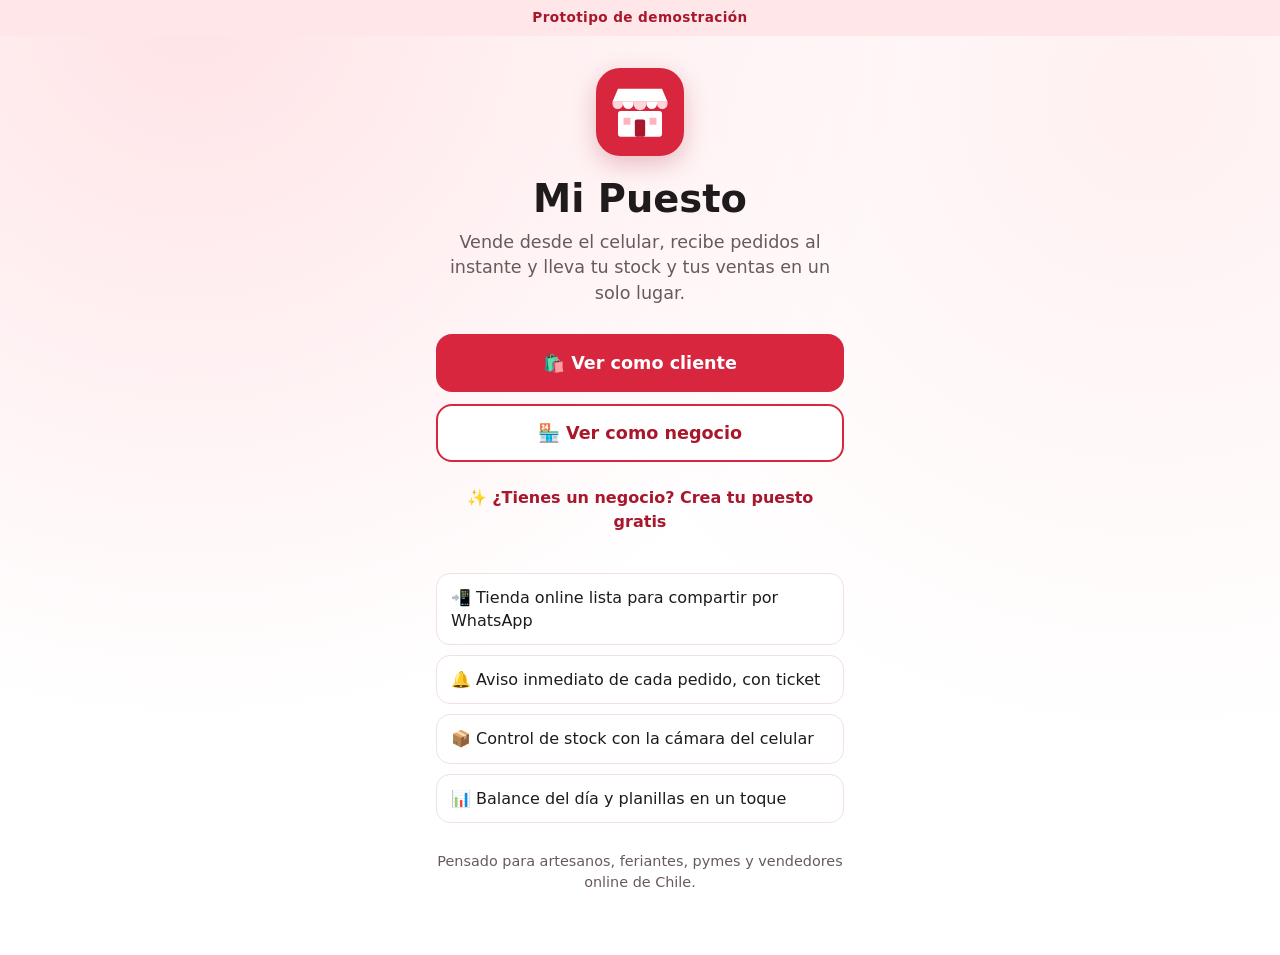
==== commit 60305d5e: "Registro de negocios nuevos: boton Crea tu puesto gratis Co-Authored-By: Claude Opus 5.5 <noreply@an" ====
--- a/index.html
+++ b/index.html
@@ -20,6 +20,7 @@
     <div class="portada-botones">
       <a class="btn btn-primario btn-grande" href="cliente.html">🛍️ Ver como cliente</a>
       <a class="btn btn-secundario btn-grande" href="negocio.html">🏪 Ver como negocio</a>
+      <a class="btn btn-texto" href="negocio.html#registro">✨ ¿Tienes un negocio? Crea tu puesto gratis</a>
     </div>
     <ul class="beneficios">
       <li>📲 Tienda online lista para compartir por WhatsApp</li>
--- a/styles.css
+++ b/styles.css
@@ -696,6 +696,10 @@
 .login-main h1 { font-size: 1.7rem; margin: 14px 0 4px; }
 .login-main .form { text-align: left; margin-top: 18px; }
 .login-demo { text-align: left; }
+.registro-cta { margin: 18px 0; }
+.registro-cta p { margin: 0 0 8px; color: var(--texto-suave); }
+.login-main .form label small { font-weight: normal; }
+.campo-trampa { position: absolute; left: -9999px; width: 1px; height: 1px; overflow: hidden; }
 .login-demo p { margin: 0 0 8px; }
 .login-demo code { background: var(--bg); border: 1px solid var(--borde); border-radius: 6px; padding: 1px 6px; font-size: .95em; }
 .btn-salir { width: 100%; margin-top: 6px; }
